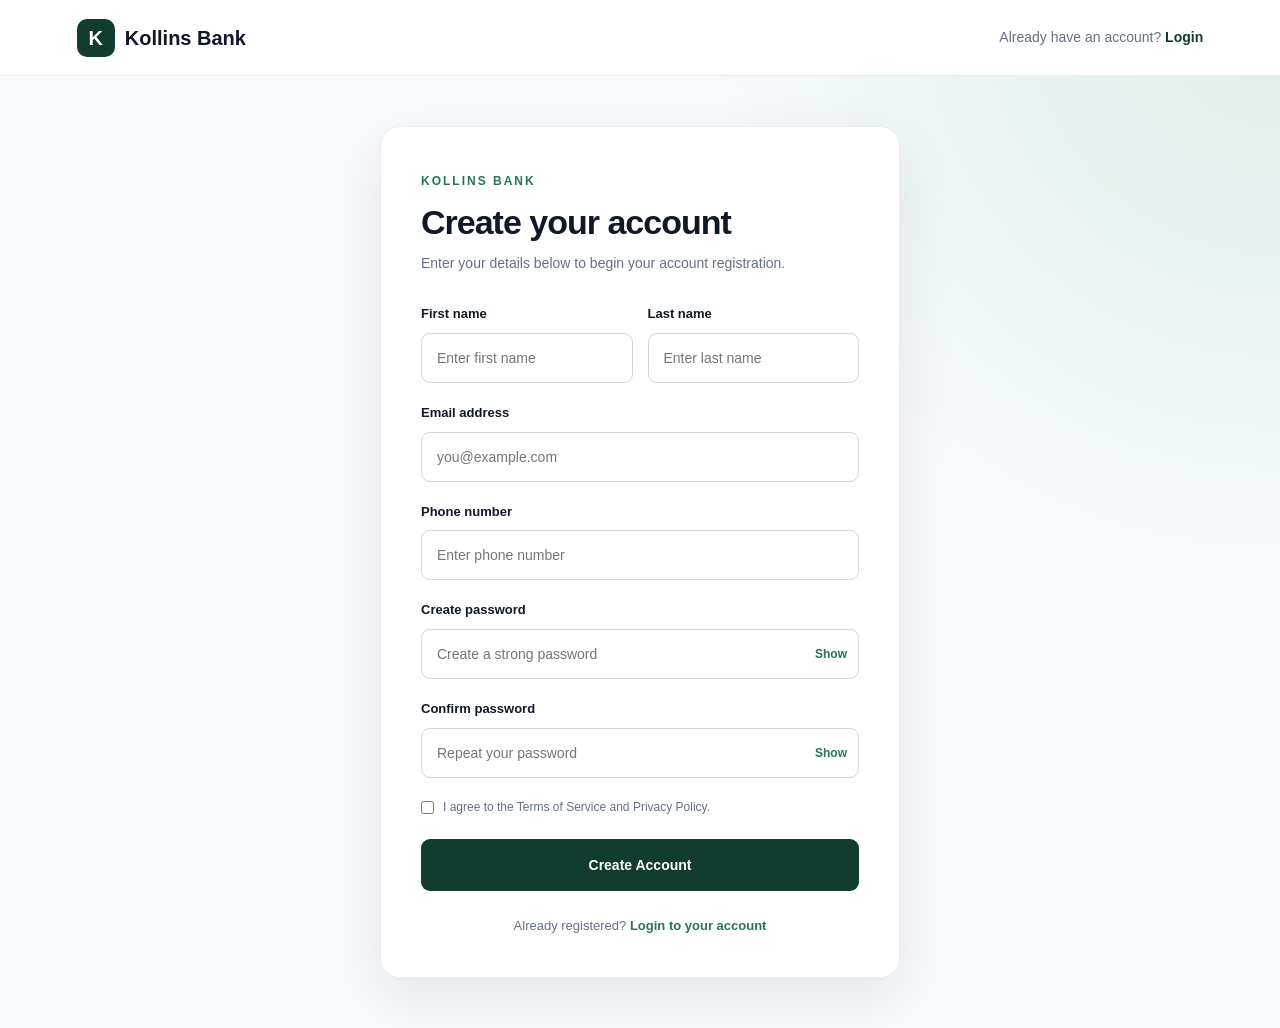
==== signup.html @ 14ceab11 "Add files via upload" ====
<!DOCTYPE html>
<html lang="en">
<head>
    <meta charset="UTF-8">
    <meta name="viewport" content="width=device-width, initial-scale=1.0">
    <title>Create Account | Kollins Bank</title>
    <link rel="stylesheet" href="style.css">
</head>

<body class="auth-page">

<header class="auth-header">
    <a href="index.html" class="logo">
        <span class="logo-icon">K</span>
        <span>Kollins Bank</span>
    </a>

    <a href="login.html" class="back-link">
        Already have an account? <strong>Login</strong>
    </a>
</header>

<main class="auth-container">

    <div class="auth-card">

        <div class="auth-heading">
            <span class="eyebrow">KOLLINS BANK</span>
            <h1>Create your account</h1>
            <p>
                Enter your details below to begin your account registration.
            </p>
        </div>

        <form id="signupForm">

            <div class="form-row">

                <div class="form-group">
                    <label for="firstName">First name</label>
                    <input
                        type="text"
                        id="firstName"
                        placeholder="Enter first name"
                        required
                    >
                </div>

                <div class="form-group">
                    <label for="lastName">Last name</label>
                    <input
                        type="text"
                        id="lastName"
                        placeholder="Enter last name"
                        required
                    >
                </div>

            </div>

            <div class="form-group">
                <label for="email">Email address</label>
                <input
                    type="email"
                    id="email"
                    placeholder="you@example.com"
                    required
                >
            </div>

            <div class="form-group">
                <label for="phone">Phone number</label>
                <input
                    type="tel"
                    id="phone"
                    placeholder="Enter phone number"
                    required
                >
            </div>

            <div class="form-group">
                <label for="password">Create password</label>

                <div class="password-field">
                    <input
                        type="password"
                        id="password"
                        placeholder="Create a strong password"
                        required
                    >

                    <button type="button" class="show-password"
                        onclick="togglePassword('password', this)">
                        Show
                    </button>
                </div>
            </div>

            <div class="form-group">
                <label for="confirmPassword">Confirm password</label>

                <div class="password-field">
                    <input
                        type="password"
                        id="confirmPassword"
                        placeholder="Repeat your password"
                        required
                    >

                    <button type="button" class="show-password"
                        onclick="togglePassword('confirmPassword', this)">
                        Show
                    </button>
                </div>
            </div>

            <label class="checkbox-label">
                <input type="checkbox" id="terms" required>
                <span>
                    I agree to the Terms of Service and Privacy Policy.
                </span>
            </label>

            <button type="submit" class="auth-button">
                Create Account
            </button>

            <div id="signupMessage" class="form-message"></div>

        </form>

        <p class="auth-footer-text">
            Already registered?
            <a href="login.html">Login to your account</a>
        </p>

    </div>

</main>

<script src="script.js"></script>

</body>
</html>
---- style.css ----
* {
    margin: 0;
    padding: 0;
    box-sizing: border-box;
}

html {
    scroll-behavior: smooth;
}

body {
    font-family: Arial, Helvetica, sans-serif;
    background: #f7f9fc;
    color: #111827;
    line-height: 1.6;
}

a {
    text-decoration: none;
    color: inherit;
}

button,
a {
    -webkit-tap-highlight-color: transparent;
}


/* =========================
   NAVBAR
========================= */

.navbar {
    width: 100%;
    height: 76px;
    padding: 0 6%;
    display: flex;
    align-items: center;
    justify-content: space-between;
    background: rgba(255,255,255,0.96);
    border-bottom: 1px solid #e8ebf0;
    position: sticky;
    top: 0;
    z-index: 1000;
}

.logo {
    display: flex;
    align-items: center;
    gap: 10px;
    font-size: 20px;
    font-weight: 800;
    color: #101828;
}

.logo-icon {
    width: 38px;
    height: 38px;
    border-radius: 10px;
    display: flex;
    align-items: center;
    justify-content: center;
    background: #123c2f;
    color: white;
    font-weight: 800;
}

.navbar nav {
    display: flex;
    gap: 30px;
}

.navbar nav a {
    color: #667085;
    font-size: 14px;
    transition: 0.3s;
}

.navbar nav a:hover {
    color: #123c2f;
}

.nav-actions {
    display: flex;
    align-items: center;
    gap: 18px;
}

.login-link {
    font-weight: 600;
    font-size: 14px;
}

.btn {
    display: inline-flex;
    justify-content: center;
    align-items: center;
    padding: 13px 22px;
    border-radius: 9px;
    font-weight: 700;
    font-size: 14px;
    border: 1px solid transparent;
    transition: 0.3s;
}

.btn-primary {
    background: #123c2f;
    color: white;
}

.btn-primary:hover {
    background: #0c2d23;
    transform: translateY(-2px);
}

.btn-outline {
    border-color: #d0d5dd;
    color: #101828;
    background: white;
}

.btn-outline:hover {
    border-color: #123c2f;
}

.btn-light {
    background: white;
    color: #123c2f;
}

.menu-btn {
    display: none;
    border: none;
    background: transparent;
    font-size: 25px;
    cursor: pointer;
}


/* =========================
   HERO
========================= */

.hero {
    min-height: 650px;
    padding: 90px 8%;
    display: grid;
    grid-template-columns: 1.1fr 0.9fr;
    align-items: center;
    gap: 60px;
    background:
        radial-gradient(circle at 80% 20%, #dceee8, transparent 30%),
        #f7f9fc;
}

.hero-content {
    max-width: 650px;
}

.eyebrow {
    font-size: 12px;
    font-weight: 800;
    letter-spacing: 2px;
    color: #27745a;
}

.hero h1 {
    margin-top: 18px;
    font-size: clamp(48px, 6vw, 82px);
    line-height: 1;
    letter-spacing: -4px;
}

.hero h1 span {
    color: #27745a;
}

.hero-content > p {
    max-width: 570px;
    margin: 28px 0;
    font-size: 18px;
    color: #667085;
}

.hero-buttons {
    display: flex;
    gap: 14px;
    flex-wrap: wrap;
}

.hero-trust {
    display: flex;
    gap: 35px;
    margin-top: 50px;
}

.hero-trust div {
    display: flex;
    flex-direction: column;
}

.hero-trust strong {
    font-size: 17px;
}

.hero-trust small {
    color: #667085;
    margin-top: 2px;
}


/* =========================
   BANK CARD
========================= */

.hero-card-wrapper {
    position: relative;
    min-height: 430px;
    display: flex;
    justify-content: center;
    align-items: center;
}

.bank-card {
    width: min(420px, 90%);
    height: 250px;
    border-radius: 24px;
    padding: 30px;
    background: linear-gradient(135deg, #123c2f, #1c604a);
    color: white;
    box-shadow: 0 30px 60px rgba(18,60,47,0.25);
    transform: rotate(4deg);
}

.card-top,
.card-bottom {
    display: flex;
    justify-content: space-between;
}

.card-top {
    font-size: 13px;
    font-weight: 800;
}

.chip {
    font-size: 30px;
}

.card-number {
    margin-top: 55px;
    font-size: 20px;
    letter-spacing: 2px;
}

.card-bottom {
    margin-top: 28px;
}

.card-bottom div {
    display: flex;
    flex-direction: column;
}

.card-bottom small {
    font-size: 8px;
    opacity: 0.7;
}

.card-bottom strong {
    font-size: 12px;
}

.balance-card {
    position: absolute;
    bottom: 5px;
    right: 5%;
    width: 250px;
    padding: 24px;
    background: white;
    border-radius: 18px;
    box-shadow: 0 20px 50px rgba(16,24,40,0.12);
}

.balance-card small,
.balance-card span {
    color: #667085;
    font-size: 12px;
}

.balance-card h2 {
    margin: 8px 0;
    font-size: 25px;
}


/* =========================
   SECTIONS
========================= */

.section {
    padding: 100px 8%;
}

.section-heading {
    max-width: 650px;
    margin-bottom: 50px;
}

.section-heading h2,
.about-box h2,
.security-content h2 {
    margin: 14px 0;
    font-size: clamp(32px, 4vw, 52px);
    line-height: 1.1;
    letter-spacing: -2px;
}

.section-heading p,
.about-box p,
.security-content > p {
    color: #667085;
}


/* =========================
   SERVICES
========================= */

.services-grid {
    display: grid;
    grid-template-columns: repeat(4, 1fr);
    gap: 20px;
}

.service-card {
    background: white;
    border: 1px solid #eaecf0;
    border-radius: 18px;
    padding: 30px;
    transition: 0.3s;
}

.service-card:hover {
    transform: translateY(-6px);
    box-shadow: 0 15px 40px rgba(16,24,40,0.08);
}

.service-icon {
    width: 48px;
    height: 48px;
    border-radius: 12px;
    display: flex;
    align-items: center;
    justify-content: center;
    background: #e5f2ed;
    color: #123c2f;
    font-size: 24px;
    margin-bottom: 25px;
}

.service-card h3 {
    margin-bottom: 10px;
}

.service-card p {
    color: #667085;
    font-size: 14px;
}


/* =========================
   SECURITY
========================= */

.security-section {
    padding: 100px 8%;
    display: grid;
    grid-template-columns: 1fr 0.7fr;
    gap: 80px;
    align-items: center;
    background: #123c2f;
    color: white;
}

.security-content > p {
    color: #c7d9d2;
    max-width: 600px;
}

.security-list {
    margin-top: 35px;
}

.security-list > div {
    display: flex;
    gap: 15px;
    margin-bottom: 20px;
}

.security-list span {
    width: 30px;
    height: 30px;
    border-radius: 50%;
    background: #2d7b60;
    display: flex;
    align-items: center;
    justify-content: center;
}

.security-list p {
    color: #c7d9d2;
}

.security-list strong {
    color: white;
}

.security-box {
    padding: 50px;
    background: rgba(255,255,255,0.08);
    border: 1px solid rgba(255,255,255,0.15);
    border-radius: 25px;
    text-align: center;
}

.shield {
    width: 80px;
    height: 80px;
    margin: 0 auto 25px;
    border-radius: 50%;
    display: flex;
    justify-content: center;
    align-items: center;
    background: #2d7b60;
    font-size: 35px;
}

.security-box p {
    color: #c7d9d2;
    margin-top: 10px;
}


/* =========================
   ABOUT
========================= */

.about-section {
    background: white;
}

.about-box {
    max-width: 800px;
    margin: auto;
    text-align: center;
}

.about-box p {
    max-width: 650px;
    margin: 0 auto 30px;
}


/* =========================
   CTA
========================= */

.cta-section {
    padding: 100px 8%;
    text-align: center;
    background: #e5f2ed;
}

.cta-section h2 {
    font-size: clamp(35px, 5vw, 55px);
    letter-spacing: -2px;
}

.cta-section p {
    color: #667085;
    margin: 15px 0 30px;
}


/* =========================
   FOOTER
========================= */

footer {
    background: #0b211a;
    color: white;
    padding: 70px 8% 25px;
}

.footer-main {
    display: grid;
    grid-template-columns: 2fr 1fr 1fr 1fr;
    gap: 50px;
}

.footer-logo {
    color: white;
}

.footer-main > div:first-child p {
    color: #9bb2a9;
    margin-top: 15px;
}

.footer-column {
    display: flex;
    flex-direction: column;
    gap: 12px;
}

.footer-column h4 {
    margin-bottom: 8px;
}

.footer-column a {
    color: #9bb2a9;
    font-size: 14px;
}

.footer-column a:hover {
    color: white;
}

.footer-bottom {
    margin-top: 60px;
    padding-top: 20px;
    border-top: 1px solid rgba(255,255,255,0.1);
    display: flex;
    justify-content: space-between;
    color: #71877e;
    font-size: 12px;
}


/* =========================
   MOBILE
========================= */

@media (max-width: 900px) {

    .navbar nav,
    .nav-actions {
        display: none;
    }

    .menu-btn {
        display: block;
    }

    .navbar.mobile-open {
        flex-wrap: wrap;
        height: auto;
        padding-top: 18px;
        padding-bottom: 18px;
    }

    .navbar.mobile-open nav {
        display: flex;
        width: 100%;
        flex-direction: column;
        gap: 15px;
        margin-top: 20px;
    }

    .navbar.mobile-open .nav-actions {
        display: flex;
        width: 100%;
        margin-top: 20px;
        justify-content: space-between;
    }

    .hero {
        grid-template-columns: 1fr;
        padding-top: 70px;
    }

    .services-grid {
        grid-template-columns: repeat(2, 1fr);
    }

    .security-section {
        grid-template-columns: 1fr;
    }

    .footer-main {
        grid-template-columns: repeat(2, 1fr);
    }
}


@media (max-width: 600px) {

    .navbar {
        padding: 0 5%;
    }

    .hero {
        padding: 60px 5%;
    }

    .hero h1 {
        letter-spacing: -2px;
    }

    .hero-trust {
        gap: 18px;
    }

    .hero-card-wrapper {
        min-height: 360px;
    }

    .bank-card {
        height: 210px;
        padding: 24px;
    }

    .card-number {
        margin-top: 40px;
        font-size: 16px;
    }

    .balance-card {
        right: 0;
        bottom: 0;
    }

    .section,
    .security-section,
    .cta-section {
        padding: 70px 5%;
    }

    .services-grid {
        grid-template-columns: 1fr;
    }

    .footer-main {
        grid-template-columns: 1fr 1fr;
        gap: 35px;
    }

    .footer-bottom {
        flex-direction: column;
        gap: 10px;
    }

    .security-box {
        padding: 35px 20px;
    }
}
/* =========================
   AUTH PAGES
========================= */

.auth-page {
    min-height: 100vh;
    background:
        radial-gradient(circle at top right, #dceee8, transparent 35%),
        #f7f9fc;
}

.auth-header {
    height: 76px;
    padding: 0 6%;
    background: white;
    border-bottom: 1px solid #eaecf0;
    display: flex;
    align-items: center;
    justify-content: space-between;
}

.back-link {
    color: #667085;
    font-size: 14px;
}

.back-link strong {
    color: #123c2f;
}

.auth-container {
    min-height: calc(100vh - 76px);
    display: flex;
    justify-content: center;
    align-items: center;
    padding: 50px 20px;
}

.auth-card {
    width: 100%;
    max-width: 520px;
    background: white;
    border: 1px solid #eaecf0;
    border-radius: 20px;
    padding: 40px;
    box-shadow: 0 20px 60px rgba(16, 24, 40, 0.08);
}

.login-card {
    max-width: 480px;
}

.auth-heading {
    margin-bottom: 30px;
}

.auth-heading h1 {
    font-size: 34px;
    line-height: 1.15;
    letter-spacing: -1px;
    margin: 10px 0;
}

.auth-heading p {
    color: #667085;
    font-size: 14px;
}

.form-row {
    display: grid;
    grid-template-columns: 1fr 1fr;
    gap: 15px;
}

.form-group {
    margin-bottom: 20px;
}

.form-group label,
.label-row label {
    display: block;
    font-size: 13px;
    font-weight: 700;
    margin-bottom: 8px;
}

.form-group input {
    width: 100%;
    height: 50px;
    padding: 0 15px;
    border: 1px solid #d0d5dd;
    border-radius: 9px;
    outline: none;
    font-size: 14px;
    background: white;
    transition: 0.2s;
}

.form-group input:focus {
    border-color: #27745a;
    box-shadow: 0 0 0 3px rgba(39, 116, 90, 0.1);
}

.password-field {
    position: relative;
}

.password-field input {
    padding-right: 65px;
}

.show-password {
    position: absolute;
    right: 12px;
    top: 50%;
    transform: translateY(-50%);
    border: none;
    background: transparent;
    color: #27745a;
    font-size: 12px;
    font-weight: 700;
    cursor: pointer;
}

.label-row {
    display: flex;
    align-items: center;
    justify-content: space-between;
}

.forgot-link {
    font-size: 12px;
    color: #27745a;
    font-weight: 700;
}

.checkbox-label {
    display: flex;
    gap: 9px;
    align-items: flex-start;
    margin: 10px 0 22px;
    font-size: 12px;
    color: #667085;
    cursor: pointer;
}

.checkbox-label input {
    margin-top: 3px;
    accent-color: #123c2f;
}

.auth-button {
    width: 100%;
    height: 52px;
    border: none;
    border-radius: 9px;
    background: #123c2f;
    color: white;
    font-size: 14px;
    font-weight: 800;
    cursor: pointer;
    transition: 0.3s;
}

.auth-button:hover {
    background: #0c2d23;
    transform: translateY(-1px);
}

.form-message {
    margin-top: 15px;
    font-size: 13px;
    text-align: center;
}

.secure-note {
    display: flex;
    gap: 12px;
    padding: 15px;
    margin-top: 25px;
    background: #f4f8f6;
    border-radius: 10px;
}

.secure-note span {
    font-size: 18px;
}

.secure-note strong {
    font-size: 12px;
}

.secure-note p {
    margin-top: 3px;
    color: #667085;
    font-size: 11px;
}

.auth-footer-text {
    margin-top: 25px;
    text-align: center;
    color: #667085;
    font-size: 13px;
}

.auth-footer-text a {
    color: #27745a;
    font-weight: 700;
}


/* AUTH MOBILE */

@media (max-width: 600px) {

    .auth-header {
        height: 70px;
        padding: 0 5%;
    }

    .auth-header .logo {
        font-size: 16px;
    }

    .auth-header .logo-icon {
        width: 34px;
        height: 34px;
    }

    .back-link {
        font-size: 11px;
        text-align: right;
    }

    .auth-container {
        padding: 30px 15px;
        align-items: flex-start;
    }

    .auth-card {
        padding: 28px 20px;
        border-radius: 16px;
    }

    .auth-heading h1 {
        font-size: 28px;
    }

    .form-row {
        grid-template-columns: 1fr;
        gap: 0;
    }
}
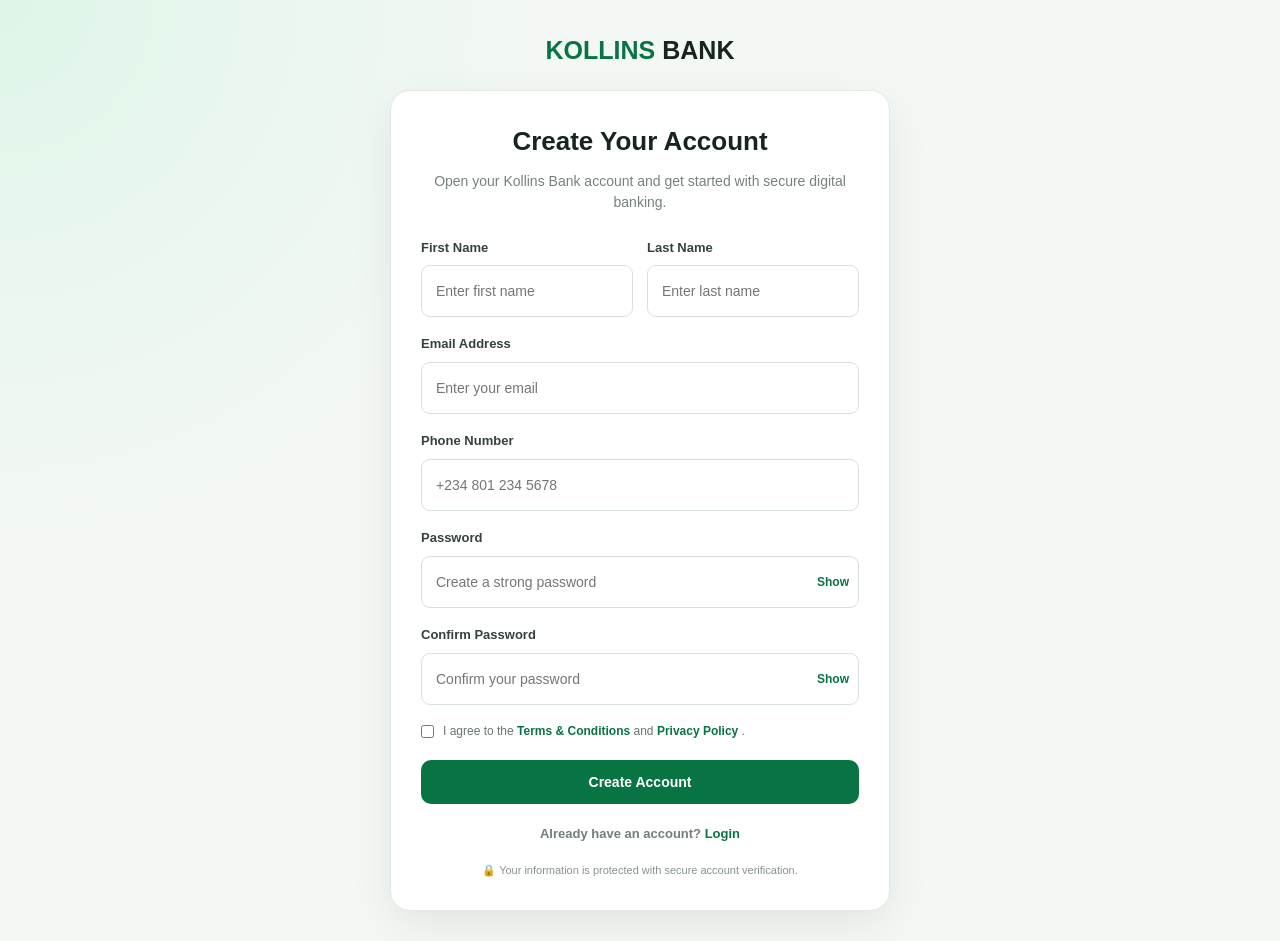
==== commit 3f9540be: "Update signup.html" ====
--- a/signup.html
+++ b/signup.html
@@ -3,142 +3,1215 @@
 <head>
     <meta charset="UTF-8">
     <meta name="viewport" content="width=device-width, initial-scale=1.0">
+
     <title>Create Account | Kollins Bank</title>
+
     <link rel="stylesheet" href="style.css">
+
+    <style>
+        /* =========================================
+           KOLLINS BANK — SIGN UP
+        ========================================= */
+
+        * {
+            box-sizing: border-box;
+        }
+
+        body {
+            margin: 0;
+            font-family: Arial, Helvetica, sans-serif;
+            background: #f4f8f5;
+            color: #17251e;
+        }
+
+        .signup-page {
+            min-height: 100vh;
+            display: flex;
+            align-items: center;
+            justify-content: center;
+            padding: 30px 15px;
+            background:
+                radial-gradient(circle at top left, #dff5e8, transparent 35%),
+                #f4f8f5;
+        }
+
+        .signup-container {
+            width: 100%;
+            max-width: 500px;
+        }
+
+        /* =========================================
+           LOGO
+        ========================================= */
+
+        .signup-logo {
+            text-align: center;
+            margin-bottom: 20px;
+            font-size: 25px;
+            font-weight: 800;
+            color: #087443;
+        }
+
+        .signup-logo span {
+            color: #17251e;
+        }
+
+        /* =========================================
+           CARD
+        ========================================= */
+
+        .signup-card {
+            background: #ffffff;
+            border: 1px solid #e1e9e4;
+            border-radius: 20px;
+            padding: 30px;
+            box-shadow: 0 15px 45px rgba(0, 0, 0, 0.07);
+        }
+
+        .signup-heading {
+            text-align: center;
+            margin-bottom: 25px;
+        }
+
+        .signup-heading h1 {
+            margin: 0;
+            font-size: 26px;
+            color: #17251e;
+        }
+
+        .signup-heading p {
+            margin: 8px 0 0;
+            color: #75827b;
+            font-size: 14px;
+            line-height: 1.5;
+        }
+
+        /* =========================================
+           FORM
+        ========================================= */
+
+        .signup-form {
+            display: block;
+        }
+
+        .name-row {
+            display: grid;
+            grid-template-columns: 1fr 1fr;
+            gap: 14px;
+        }
+
+        .form-group {
+            margin-bottom: 17px;
+        }
+
+        .form-group label {
+            display: block;
+            margin-bottom: 7px;
+            font-size: 13px;
+            font-weight: 600;
+            color: #34423a;
+        }
+
+        .form-group input {
+            width: 100%;
+            padding: 13px 14px;
+            border: 1px solid #d8e2dc;
+            border-radius: 9px;
+            outline: none;
+            font-size: 14px;
+            color: #17251e;
+            background: #ffffff;
+            transition: 0.2s;
+        }
+
+        .form-group input:focus {
+            border-color: #087443;
+            box-shadow: 0 0 0 3px rgba(8, 116, 67, 0.08);
+        }
+
+        .password-wrapper {
+            position: relative;
+        }
+
+        .password-wrapper input {
+            padding-right: 80px;
+        }
+
+        .show-password {
+            position: absolute;
+            right: 10px;
+            top: 50%;
+            transform: translateY(-50%);
+            border: none;
+            background: transparent;
+            color: #087443;
+            cursor: pointer;
+            font-size: 12px;
+            font-weight: 600;
+        }
+
+        /* =========================================
+           TERMS
+        ========================================= */
+
+        .terms {
+            display: flex;
+            align-items: flex-start;
+            gap: 9px;
+            margin: 5px 0 20px;
+            font-size: 12px;
+            color: #68756e;
+            line-height: 1.5;
+        }
+
+        .terms input {
+            margin-top: 3px;
+            accent-color: #087443;
+        }
+
+        .terms a {
+            color: #087443;
+            text-decoration: none;
+            font-weight: 600;
+        }
+
+        /* =========================================
+           BUTTON
+        ========================================= */
+
+        .signup-btn {
+            width: 100%;
+            border: none;
+            background: #087443;
+            color: #ffffff;
+            padding: 14px;
+            border-radius: 10px;
+            font-size: 14px;
+            font-weight: 700;
+            cursor: pointer;
+            transition: 0.2s;
+        }
+
+        .signup-btn:hover {
+            background: #075d37;
+        }
+
+        .signup-btn:disabled {
+            opacity: 0.6;
+            cursor: not-allowed;
+        }
+
+        /* =========================================
+           LOGIN LINK
+        ========================================= */
+
+        .login-link {
+            text-align: center;
+            margin-top: 20px;
+            color: #718078;
+            font-size: 13px;
+        }
+
+        .login-link a {
+            color: #087443;
+            font-weight: 700;
+            text-decoration: none;
+        }
+
+        /* =========================================
+           OTP SECTION
+        ========================================= */
+
+        .otp-section {
+            display: none;
+        }
+
+        .otp-section.show {
+            display: block;
+        }
+
+        .signup-section.hide {
+            display: none;
+        }
+
+        .otp-icon {
+            width: 65px;
+            height: 65px;
+            border-radius: 50%;
+            background: #e9f8ef;
+            color: #087443;
+            display: flex;
+            align-items: center;
+            justify-content: center;
+            margin: 0 auto 18px;
+            font-size: 27px;
+        }
+
+        .otp-heading {
+            text-align: center;
+        }
+
+        .otp-heading h2 {
+            margin: 0;
+            font-size: 23px;
+        }
+
+        .otp-heading p {
+            color: #718078;
+            font-size: 13px;
+            line-height: 1.6;
+            margin: 8px 0 20px;
+        }
+
+        .otp-destination {
+            color: #087443;
+            font-weight: 700;
+        }
+
+        .otp-input {
+            width: 100%;
+            text-align: center;
+            letter-spacing: 10px;
+            font-size: 25px !important;
+            font-weight: 700;
+            padding: 15px !important;
+        }
+
+        .otp-input::placeholder {
+            letter-spacing: 5px;
+        }
+
+        .otp-message {
+            text-align: center;
+            min-height: 20px;
+            margin: 10px 0;
+            font-size: 12px;
+        }
+
+        .otp-success {
+            color: #087443;
+        }
+
+        .otp-error {
+            color: #c62828;
+        }
+
+        .resend-area {
+            text-align: center;
+            margin-top: 15px;
+            font-size: 12px;
+            color: #718078;
+        }
+
+        .resend-btn {
+            border: none;
+            background: transparent;
+            color: #087443;
+            font-weight: 700;
+            cursor: pointer;
+            padding: 0;
+        }
+
+        .resend-btn:disabled {
+            color: #9ba7a0;
+            cursor: not-allowed;
+        }
+
+        .back-signup {
+            display: block;
+            text-align: center;
+            margin-top: 18px;
+            color: #68756e;
+            font-size: 12px;
+            cursor: pointer;
+        }
+
+        .back-signup:hover {
+            color: #087443;
+        }
+
+        /* =========================================
+           TEST OTP BOX
+        ========================================= */
+
+        .test-otp-box {
+            display: none;
+            background: #fff8df;
+            border: 1px solid #f1df9b;
+            color: #705900;
+            border-radius: 9px;
+            padding: 12px;
+            margin-top: 15px;
+            font-size: 12px;
+            line-height: 1.5;
+            text-align: center;
+        }
+
+        .test-otp-box.show {
+            display: block;
+        }
+
+        .test-otp-code {
+            display: block;
+            font-size: 20px;
+            font-weight: 800;
+            letter-spacing: 4px;
+            margin-top: 5px;
+        }
+
+        /* =========================================
+           SECURITY NOTE
+        ========================================= */
+
+        .security-note {
+            text-align: center;
+            margin-top: 18px;
+            font-size: 11px;
+            color: #87938c;
+        }
+
+        /* =========================================
+           MOBILE
+        ========================================= */
+
+        @media (max-width: 550px) {
+
+            .signup-page {
+                padding: 15px;
+            }
+
+            .signup-card {
+                padding: 22px 18px;
+                border-radius: 16px;
+            }
+
+            .signup-heading h1 {
+                font-size: 23px;
+            }
+
+            .name-row {
+                grid-template-columns: 1fr;
+                gap: 0;
+            }
+
+            .otp-input {
+                font-size: 22px !important;
+                letter-spacing: 7px;
+            }
+        }
+    </style>
 </head>
 
-<body class="auth-page">
-
-<header class="auth-header">
-    <a href="index.html" class="logo">
-        <span class="logo-icon">K</span>
-        <span>Kollins Bank</span>
-    </a>
-
-    <a href="login.html" class="back-link">
-        Already have an account? <strong>Login</strong>
-    </a>
-</header>
-
-<main class="auth-container">
-
-    <div class="auth-card">
-
-        <div class="auth-heading">
-            <span class="eyebrow">KOLLINS BANK</span>
-            <h1>Create your account</h1>
-            <p>
-                Enter your details below to begin your account registration.
-            </p>
+<body>
+
+    <main class="signup-page">
+
+        <div class="signup-container">
+
+            <!-- LOGO -->
+            <div class="signup-logo">
+                KOLLINS <span>BANK</span>
+            </div>
+
+
+            <div class="signup-card">
+
+
+                <!-- =====================================
+                     SIGN UP SECTION
+                ====================================== -->
+
+                <section
+                    class="signup-section"
+                    id="signupSection"
+                >
+
+                    <div class="signup-heading">
+
+                        <h1>Create Your Account</h1>
+
+                        <p>
+                            Open your Kollins Bank account and
+                            get started with secure digital banking.
+                        </p>
+
+                    </div>
+
+
+                    <form
+                        class="signup-form"
+                        id="signupForm"
+                    >
+
+                        <!-- FIRST + LAST NAME -->
+                        <div class="name-row">
+
+                            <div class="form-group">
+
+                                <label for="firstName">
+                                    First Name
+                                </label>
+
+                                <input
+                                    type="text"
+                                    id="firstName"
+                                    placeholder="Enter first name"
+                                    autocomplete="given-name"
+                                    required
+                                >
+
+                            </div>
+
+
+                            <div class="form-group">
+
+                                <label for="lastName">
+                                    Last Name
+                                </label>
+
+                                <input
+                                    type="text"
+                                    id="lastName"
+                                    placeholder="Enter last name"
+                                    autocomplete="family-name"
+                                    required
+                                >
+
+                            </div>
+
+                        </div>
+
+
+                        <!-- EMAIL -->
+                        <div class="form-group">
+
+                            <label for="email">
+                                Email Address
+                            </label>
+
+                            <input
+                                type="email"
+                                id="email"
+                                placeholder="Enter your email"
+                                autocomplete="email"
+                                required
+                            >
+
+                        </div>
+
+
+                        <!-- PHONE -->
+                        <div class="form-group">
+
+                            <label for="phone">
+                                Phone Number
+                            </label>
+
+                            <input
+                                type="tel"
+                                id="phone"
+                                placeholder="+234 801 234 5678"
+                                autocomplete="tel"
+                                required
+                            >
+
+                        </div>
+
+
+                        <!-- PASSWORD -->
+                        <div class="form-group">
+
+                            <label for="password">
+                                Password
+                            </label>
+
+                            <div class="password-wrapper">
+
+                                <input
+                                    type="password"
+                                    id="password"
+                                    placeholder="Create a strong password"
+                                    autocomplete="new-password"
+                                    minlength="8"
+                                    required
+                                >
+
+                                <button
+                                    type="button"
+                                    class="show-password"
+                                    id="showPassword"
+                                >
+                                    Show
+                                </button>
+
+                            </div>
+
+                        </div>
+
+
+                        <!-- CONFIRM PASSWORD -->
+                        <div class="form-group">
+
+                            <label for="confirmPassword">
+                                Confirm Password
+                            </label>
+
+                            <div class="password-wrapper">
+
+                                <input
+                                    type="password"
+                                    id="confirmPassword"
+                                    placeholder="Confirm your password"
+                                    autocomplete="new-password"
+                                    minlength="8"
+                                    required
+                                >
+
+                                <button
+                                    type="button"
+                                    class="show-password"
+                                    id="showConfirmPassword"
+                                >
+                                    Show
+                                </button>
+
+                            </div>
+
+                        </div>
+
+
+                        <!-- TERMS -->
+                        <div class="terms">
+
+                            <input
+                                type="checkbox"
+                                id="terms"
+                                required
+                            >
+
+                            <label for="terms">
+
+                                I agree to the
+                                <a href="#" onclick="return false;">
+                                    Terms & Conditions
+                                </a>
+                                and
+                                <a href="#" onclick="return false;">
+                                    Privacy Policy
+                                </a>.
+
+                            </label>
+
+                        </div>
+
+
+                        <!-- CREATE ACCOUNT -->
+                        <button
+                            type="submit"
+                            class="signup-btn"
+                            id="createAccountBtn"
+                        >
+                            Create Account
+                        </button>
+
+                    </form>
+
+
+                    <div class="login-link">
+
+                        Already have an account?
+
+                        <a href="login.html">
+                            Login
+                        </a>
+
+                    </div>
+
+
+                    <div class="security-note">
+                        🔒 Your information is protected with secure
+                        account verification.
+                    </div>
+
+                </section>
+
+
+
+                <!-- =====================================
+                     OTP SECTION
+                ====================================== -->
+
+                <section
+                    class="otp-section"
+                    id="otpSection"
+                >
+
+                    <div class="otp-icon">
+                        ✉
+                    </div>
+
+
+                    <div class="otp-heading">
+
+                        <h2>
+                            Verify Your Account
+                        </h2>
+
+                        <p>
+                            We've sent a 6-digit verification code
+                            to your email/phone.
+                            Enter the code below to continue.
+                        </p>
+
+                        <p>
+                            Code sent to:
+                            <span
+                                class="otp-destination"
+                                id="otpDestination"
+                            >
+                                your contact
+                            </span>
+                        </p>
+
+                    </div>
+
+
+                    <div class="form-group">
+
+                        <label for="otp">
+                            Verification Code
+                        </label>
+
+                        <input
+                            type="text"
+                            id="otp"
+                            class="otp-input"
+                            inputmode="numeric"
+                            autocomplete="one-time-code"
+                            maxlength="6"
+                            placeholder="000000"
+                        >
+
+                    </div>
+
+
+                    <div
+                        class="otp-message"
+                        id="otpMessage"
+                    ></div>
+
+
+                    <button
+                        type="button"
+                        class="signup-btn"
+                        id="verifyOtpBtn"
+                    >
+                        Verify Code
+                    </button>
+
+
+                    <div class="resend-area">
+
+                        Didn't receive the code?
+
+                        <button
+                            type="button"
+                            class="resend-btn"
+                            id="resendOtpBtn"
+                            disabled
+                        >
+                            Resend Code
+                        </button>
+
+                        <span id="resendTimer"></span>
+
+                    </div>
+
+
+                    <div
+                        class="back-signup"
+                        id="backToSignup"
+                    >
+                        ← Back to registration
+                    </div>
+
+
+                    <!-- TESTING ONLY -->
+                    <div
+                        class="test-otp-box"
+                        id="testOtpBox"
+                    >
+
+                        Testing mode:
+
+                        <span
+                            class="test-otp-code"
+                            id="testOtpCode"
+                        >
+                            000000
+                        </span>
+
+                        <div>
+                            This code is displayed only because
+                            the backend email/SMS service has not
+                            been connected yet.
+                        </div>
+
+                    </div>
+
+                </section>
+
+            </div>
+
         </div>
 
-        <form id="signupForm">
-
-            <div class="form-row">
-
-                <div class="form-group">
-                    <label for="firstName">First name</label>
-                    <input
-                        type="text"
-                        id="firstName"
-                        placeholder="Enter first name"
-                        required
-                    >
-                </div>
-
-                <div class="form-group">
-                    <label for="lastName">Last name</label>
-                    <input
-                        type="text"
-                        id="lastName"
-                        placeholder="Enter last name"
-                        required
-                    >
-                </div>
-
-            </div>
-
-            <div class="form-group">
-                <label for="email">Email address</label>
-                <input
-                    type="email"
-                    id="email"
-                    placeholder="you@example.com"
-                    required
-                >
-            </div>
-
-            <div class="form-group">
-                <label for="phone">Phone number</label>
-                <input
-                    type="tel"
-                    id="phone"
-                    placeholder="Enter phone number"
-                    required
-                >
-            </div>
-
-            <div class="form-group">
-                <label for="password">Create password</label>
-
-                <div class="password-field">
-                    <input
-                        type="password"
-                        id="password"
-                        placeholder="Create a strong password"
-                        required
-                    >
-
-                    <button type="button" class="show-password"
-                        onclick="togglePassword('password', this)">
-                        Show
-                    </button>
-                </div>
-            </div>
-
-            <div class="form-group">
-                <label for="confirmPassword">Confirm password</label>
-
-                <div class="password-field">
-                    <input
-                        type="password"
-                        id="confirmPassword"
-                        placeholder="Repeat your password"
-                        required
-                    >
-
-                    <button type="button" class="show-password"
-                        onclick="togglePassword('confirmPassword', this)">
-                        Show
-                    </button>
-                </div>
-            </div>
-
-            <label class="checkbox-label">
-                <input type="checkbox" id="terms" required>
-                <span>
-                    I agree to the Terms of Service and Privacy Policy.
-                </span>
-            </label>
-
-            <button type="submit" class="auth-button">
-                Create Account
-            </button>
-
-            <div id="signupMessage" class="form-message"></div>
-
-        </form>
-
-        <p class="auth-footer-text">
-            Already registered?
-            <a href="login.html">Login to your account</a>
-        </p>
-
-    </div>
-
-</main>
-
-<script src="script.js"></script>
+    </main>
+
+
+    <script>
+
+        /* =========================================
+           KOLLINS BANK — SIGN UP + OTP
+        ========================================= */
+
+
+        const signupForm =
+            document.getElementById("signupForm");
+
+        const signupSection =
+            document.getElementById("signupSection");
+
+        const otpSection =
+            document.getElementById("otpSection");
+
+        const createAccountBtn =
+            document.getElementById("createAccountBtn");
+
+        const verifyOtpBtn =
+            document.getElementById("verifyOtpBtn");
+
+        const resendOtpBtn =
+            document.getElementById("resendOtpBtn");
+
+        const resendTimer =
+            document.getElementById("resendTimer");
+
+        const otpInput =
+            document.getElementById("otp");
+
+        const otpMessage =
+            document.getElementById("otpMessage");
+
+        const otpDestination =
+            document.getElementById("otpDestination");
+
+        const testOtpBox =
+            document.getElementById("testOtpBox");
+
+        const testOtpCode =
+            document.getElementById("testOtpCode");
+
+        const backToSignup =
+            document.getElementById("backToSignup");
+
+
+        /* =========================================
+           TEMPORARY OTP STORAGE
+        ========================================= */
+
+        let generatedOtp = "";
+
+        let resendInterval = null;
+
+        let resendSeconds = 30;
+
+
+        /* =========================================
+           GENERATE 6-DIGIT OTP
+        ========================================= */
+
+        function generateOtp() {
+
+            return Math.floor(
+                100000 + Math.random() * 900000
+            ).toString();
+
+        }
+
+
+        /* =========================================
+           START RESEND TIMER
+        ========================================= */
+
+        function startResendTimer() {
+
+            clearInterval(resendInterval);
+
+            resendSeconds = 30;
+
+            resendOtpBtn.disabled = true;
+
+            resendTimer.textContent =
+                ` (${resendSeconds}s)`;
+
+
+            resendInterval = setInterval(() => {
+
+                resendSeconds--;
+
+                resendTimer.textContent =
+                    ` (${resendSeconds}s)`;
+
+
+                if (resendSeconds <= 0) {
+
+                    clearInterval(resendInterval);
+
+                    resendOtpBtn.disabled = false;
+
+                    resendTimer.textContent = "";
+
+                }
+
+            }, 1000);
+
+        }
+
+
+        /* =========================================
+           PASSWORD SHOW / HIDE
+        ========================================= */
+
+        const password =
+            document.getElementById("password");
+
+        const confirmPassword =
+            document.getElementById("confirmPassword");
+
+        const showPassword =
+            document.getElementById("showPassword");
+
+        const showConfirmPassword =
+            document.getElementById("showConfirmPassword");
+
+
+        showPassword.addEventListener("click", () => {
+
+            if (password.type === "password") {
+
+                password.type = "text";
+
+                showPassword.textContent = "Hide";
+
+            } else {
+
+                password.type = "password";
+
+                showPassword.textContent = "Show";
+
+            }
+
+        });
+
+
+        showConfirmPassword.addEventListener("click", () => {
+
+            if (confirmPassword.type === "password") {
+
+                confirmPassword.type = "text";
+
+                showConfirmPassword.textContent = "Hide";
+
+            } else {
+
+                confirmPassword.type = "password";
+
+                showConfirmPassword.textContent = "Show";
+
+            }
+
+        });
+
+
+        /* =========================================
+           SIGN UP
+        ========================================= */
+
+        signupForm.addEventListener("submit", (event) => {
+
+            event.preventDefault();
+
+
+            const firstName =
+                document.getElementById("firstName")
+                .value.trim();
+
+            const lastName =
+                document.getElementById("lastName")
+                .value.trim();
+
+            const email =
+                document.getElementById("email")
+                .value.trim();
+
+            const phone =
+                document.getElementById("phone")
+                .value.trim();
+
+            const passwordValue =
+                password.value;
+
+            const confirmPasswordValue =
+                confirmPassword.value;
+
+
+            /* PASSWORD CHECK */
+
+            if (passwordValue.length < 8) {
+
+                alert(
+                    "Password must contain at least 8 characters."
+                );
+
+                return;
+
+            }
+
+
+            /* CONFIRM PASSWORD */
+
+            if (passwordValue !== confirmPasswordValue) {
+
+                alert(
+                    "Passwords do not match."
+                );
+
+                return;
+
+            }
+
+
+            /* CREATE OTP */
+
+            generatedOtp = generateOtp();
+
+
+            /*
+               TEMPORARY TESTING ONLY.
+
+               In the real backend:
+               - OTP is generated server-side.
+               - OTP is stored securely.
+               - OTP is sent through email/SMS provider.
+               - OTP is never exposed in the webpage.
+            */
+
+            console.log(
+                "TEST OTP:",
+                generatedOtp
+            );
+
+
+            /* SHOW DESTINATION */
+
+            otpDestination.textContent =
+                email;
+
+
+            /*
+               TESTING BOX.
+
+               Remove this box once the backend
+               email/SMS service is connected.
+            */
+
+            testOtpCode.textContent =
+                generatedOtp;
+
+            testOtpBox.classList.add("show");
+
+
+            /* SWITCH SCREEN */
+
+            signupSection.classList.add("hide");
+
+            otpSection.classList.add("show");
+
+
+            /* CLEAR OTP */
+
+            otpInput.value = "";
+
+            otpMessage.textContent = "";
+
+            otpMessage.className =
+                "otp-message";
+
+
+            /* START TIMER */
+
+            startResendTimer();
+
+
+            /* FOCUS OTP */
+
+            setTimeout(() => {
+
+                otpInput.focus();
+
+            }, 200);
+
+        });
+
+
+        /* =========================================
+           OTP INPUT
+        ========================================= */
+
+        otpInput.addEventListener("input", () => {
+
+            otpInput.value =
+                otpInput.value
+                    .replace(/\D/g, "")
+                    .slice(0, 6);
+
+        });
+
+
+        /* =========================================
+           VERIFY OTP
+        ========================================= */
+
+        verifyOtpBtn.addEventListener("click", () => {
+
+            const enteredOtp =
+                otpInput.value.trim();
+
+
+            if (enteredOtp.length !== 6) {
+
+                otpMessage.textContent =
+                    "Please enter the 6-digit verification code.";
+
+                otpMessage.className =
+                    "otp-message otp-error";
+
+                return;
+
+            }
+
+
+            if (enteredOtp !== generatedOtp) {
+
+                otpMessage.textContent =
+                    "Incorrect verification code. Please try again.";
+
+                otpMessage.className =
+                    "otp-message otp-error";
+
+                return;
+
+            }
+
+
+            /* SUCCESS */
+
+            otpMessage.textContent =
+                "Account verified successfully.";
+
+            otpMessage.className =
+                "otp-message otp-success";
+
+
+            verifyOtpBtn.disabled = true;
+
+            verifyOtpBtn.textContent =
+                "Account Verified";
+
+
+            clearInterval(resendInterval);
+
+
+            /*
+               TEMPORARY FRONTEND ACCOUNT CREATION.
+
+               The real backend will create the customer
+               account in the database here.
+            */
+
+            setTimeout(() => {
+
+                alert(
+                    "Account created successfully!"
+                );
+
+                window.location.href =
+                    "login.html";
+
+            }, 1200);
+
+        });
+
+
+        /* =========================================
+           RESEND OTP
+        ========================================= */
+
+        resendOtpBtn.addEventListener("click", () => {
+
+            generatedOtp = generateOtp();
+
+
+            console.log(
+                "NEW TEST OTP:",
+                generatedOtp
+            );
+
+
+            /* TESTING ONLY */
+
+            testOtpCode.textContent =
+                generatedOtp;
+
+            testOtpBox.classList.add("show");
+
+
+            otpInput.value = "";
+
+            otpMessage.textContent =
+                "A new verification code has been generated.";
+
+            otpMessage.className =
+                "otp-message otp-success";
+
+
+            startResendTimer();
+
+
+            otpInput.focus();
+
+        });
+
+
+        /* =========================================
+           BACK TO SIGN UP
+        ========================================= */
+
+        backToSignup.addEventListener("click", () => {
+
+            clearInterval(resendInterval);
+
+            otpSection.classList.remove("show");
+
+            signupSection.classList.remove("hide");
+
+            otpInput.value = "";
+
+            otpMessage.textContent = "";
+
+        });
+
+    </script>
 
 </body>
-</html>+</html>
--- a/style.css
+++ b/style.css
@@ -908,3 +908,1847 @@
         gap: 0;
     }
 }
+/* =========================
+   CUSTOMER DASHBOARD
+========================= */
+
+.dashboard-page {
+    background: #f5f7f9;
+}
+
+.dashboard-layout {
+    min-height: 100vh;
+    display: flex;
+}
+
+
+/* SIDEBAR */
+
+.sidebar {
+    width: 245px;
+    min-height: 100vh;
+    position: fixed;
+    left: 0;
+    top: 0;
+    background: #123c2f;
+    color: white;
+    padding: 28px 18px;
+    display: flex;
+    flex-direction: column;
+    z-index: 1000;
+}
+
+.sidebar-logo {
+    color: white;
+    padding: 0 10px;
+}
+
+.side-nav {
+    margin-top: 55px;
+    display: flex;
+    flex-direction: column;
+    gap: 7px;
+}
+
+.side-link {
+    display: flex;
+    align-items: center;
+    gap: 13px;
+    padding: 13px 14px;
+    border-radius: 9px;
+    color: #b9ccc5;
+    font-size: 13px;
+    transition: 0.2s;
+}
+
+.side-link span {
+    width: 20px;
+    text-align: center;
+    font-size: 17px;
+}
+
+.side-link:hover,
+.side-link.active {
+    background: rgba(255,255,255,0.1);
+    color: white;
+}
+
+.sidebar-bottom {
+    margin-top: auto;
+    display: flex;
+    flex-direction: column;
+    gap: 7px;
+}
+
+.logout-link {
+    color: #d7aaa5;
+}
+
+
+/* MAIN */
+
+.dashboard-main {
+    width: calc(100% - 245px);
+    margin-left: 245px;
+    padding: 0 45px 50px;
+}
+
+
+/* HEADER */
+
+.dashboard-header {
+    min-height: 105px;
+    display: flex;
+    align-items: center;
+    justify-content: space-between;
+}
+
+.dashboard-label {
+    color: #667085;
+    font-size: 11px;
+    text-transform: uppercase;
+    letter-spacing: 1.3px;
+    font-weight: 700;
+}
+
+.dashboard-header h1 {
+    margin-top: 3px;
+    font-size: 25px;
+}
+
+.header-actions {
+    display: flex;
+    align-items: center;
+    gap: 25px;
+}
+
+.notification-btn {
+    width: 40px;
+    height: 40px;
+    border: 1px solid #e0e4e8;
+    border-radius: 50%;
+    background: white;
+    cursor: pointer;
+    position: relative;
+}
+
+.notification-dot {
+    width: 7px;
+    height: 7px;
+    background: #d64a4a;
+    border-radius: 50%;
+    position: absolute;
+    top: 7px;
+    right: 8px;
+}
+
+.profile-mini {
+    display: flex;
+    align-items: center;
+    gap: 10px;
+}
+
+.profile-avatar {
+    width: 42px;
+    height: 42px;
+    border-radius: 50%;
+    background: #d9ebe4;
+    color: #123c2f;
+    display: flex;
+    align-items: center;
+    justify-content: center;
+    font-weight: 800;
+}
+
+.profile-mini div {
+    display: flex;
+    flex-direction: column;
+}
+
+.profile-mini strong {
+    font-size: 13px;
+}
+
+.profile-mini small {
+    color: #667085;
+    font-size: 10px;
+}
+
+
+/* BALANCE */
+
+.dashboard-balance {
+    background: #123c2f;
+    color: white;
+    border-radius: 20px;
+    padding: 30px;
+    display: flex;
+    justify-content: space-between;
+    align-items: center;
+    box-shadow: 0 15px 40px rgba(18,60,47,0.15);
+}
+
+.balance-heading {
+    display: flex;
+    align-items: center;
+    gap: 12px;
+}
+
+.balance-heading span {
+    color: #b9ccc5;
+    font-size: 12px;
+}
+
+.balance-heading button {
+    background: transparent;
+    border: none;
+    color: white;
+    cursor: pointer;
+}
+
+.balance-main h2 {
+    font-size: 36px;
+    margin: 8px 0;
+}
+
+.balance-main > p {
+    color: #b9ccc5;
+    font-size: 11px;
+}
+
+.balance-status {
+    color: #80c9a9;
+    margin-left: 10px;
+}
+
+.account-info {
+    min-width: 220px;
+    padding-left: 30px;
+    border-left: 1px solid rgba(255,255,255,0.15);
+    display: flex;
+    flex-direction: column;
+    gap: 5px;
+}
+
+.account-info span {
+    color: #9db4ab;
+    font-size: 9px;
+    letter-spacing: 1px;
+}
+
+.account-info strong {
+    letter-spacing: 2px;
+}
+
+.account-info button {
+    align-self: flex-start;
+    margin-top: 5px;
+    padding: 5px 10px;
+    border: 1px solid rgba(255,255,255,0.2);
+    background: transparent;
+    color: white;
+    border-radius: 5px;
+    cursor: pointer;
+}
+
+
+/* SECTIONS */
+
+.dashboard-section {
+    margin-top: 35px;
+}
+
+.section-title h2,
+.card-heading h2 {
+    font-size: 18px;
+}
+
+.section-title p,
+.card-heading p {
+    color: #667085;
+    font-size: 11px;
+    margin-top: 3px;
+}
+
+
+/* QUICK ACTIONS */
+
+.quick-actions {
+    display: grid;
+    grid-template-columns: repeat(4, 1fr);
+    gap: 15px;
+    margin-top: 18px;
+}
+
+.quick-card {
+    padding: 22px;
+    background: white;
+    border: 1px solid #e8ebef;
+    border-radius: 14px;
+    display: flex;
+    flex-direction: column;
+    transition: 0.2s;
+}
+
+.quick-card:hover {
+    transform: translateY(-3px);
+    box-shadow: 0 10px 30px rgba(16,24,40,0.07);
+}
+
+.quick-icon {
+    width: 40px;
+    height: 40px;
+    border-radius: 10px;
+    background: #e5f2ed;
+    color: #123c2f;
+    display: flex;
+    justify-content: center;
+    align-items: center;
+    font-size: 20px;
+    margin-bottom: 15px;
+}
+
+.quick-card strong {
+    font-size: 13px;
+}
+
+.quick-card small {
+    color: #667085;
+    margin-top: 3px;
+    font-size: 10px;
+}
+
+
+/* LOWER GRID */
+
+.dashboard-grid {
+    margin-top: 30px;
+    display: grid;
+    grid-template-columns: 1.4fr 0.8fr;
+    gap: 20px;
+}
+
+.transactions-card,
+.my-card-section {
+    background: white;
+    border: 1px solid #e8ebef;
+    border-radius: 16px;
+    padding: 25px;
+}
+
+.card-heading {
+    display: flex;
+    justify-content: space-between;
+    align-items: flex-start;
+}
+
+.card-heading > a {
+    color: #27745a;
+    font-size: 11px;
+    font-weight: 700;
+}
+
+
+/* TRANSACTIONS */
+
+.transaction-list {
+    margin-top: 15px;
+}
+
+.transaction-item {
+    display: flex;
+    align-items: center;
+    gap: 13px;
+    padding: 15px 0;
+    border-bottom: 1px solid #f0f1f3;
+}
+
+.transaction-item:last-child {
+    border-bottom: none;
+}
+
+.transaction-icon {
+    width: 38px;
+    height: 38px;
+    border-radius: 50%;
+    display: flex;
+    align-items: center;
+    justify-content: center;
+    font-weight: 700;
+}
+
+.transaction-icon.received {
+    background: #e5f2ed;
+    color: #27745a;
+}
+
+.transaction-icon.sent {
+    background: #f5e8e8;
+    color: #a94d4d;
+}
+
+.transaction-icon.fee {
+    background: #f1eee4;
+    color: #8b7027;
+}
+
+.transaction-details {
+    flex: 1;
+    display: flex;
+    flex-direction: column;
+}
+
+.transaction-details strong {
+    font-size: 12px;
+}
+
+.transaction-details small {
+    color: #98a2b3;
+    font-size: 9px;
+    margin-top: 3px;
+}
+
+.transaction-amount {
+    font-size: 12px;
+    font-weight: 700;
+}
+
+.transaction-amount.positive {
+    color: #27745a;
+}
+
+
+/* BANK CARD */
+
+.customer-bank-card {
+    margin-top: 20px;
+    height: 190px;
+    padding: 23px;
+    border-radius: 17px;
+    background: linear-gradient(135deg, #123c2f, #27745a);
+    color: white;
+    box-shadow: 0 15px 30px rgba(18,60,47,0.18);
+}
+
+.bank-card-top,
+.bank-card-bottom {
+    display: flex;
+    justify-content: space-between;
+}
+
+.bank-card-top {
+    font-size: 10px;
+}
+
+.bank-card-number {
+    margin-top: 43px;
+    font-size: 15px;
+    letter-spacing: 2px;
+}
+
+.bank-card-bottom {
+    margin-top: 25px;
+}
+
+.bank-card-bottom div {
+    display: flex;
+    flex-direction: column;
+}
+
+.bank-card-bottom small {
+    font-size: 7px;
+    opacity: 0.7;
+}
+
+.bank-card-bottom strong {
+    font-size: 9px;
+}
+
+.card-status {
+    margin-top: 15px;
+    color: #27745a;
+    font-size: 11px;
+}
+
+.card-status span {
+    font-size: 8px;
+}
+
+
+/* SECURITY */
+
+.dashboard-security {
+    margin-top: 25px;
+    padding: 18px;
+    background: white;
+    border: 1px solid #e8ebef;
+    border-radius: 13px;
+    display: flex;
+    gap: 13px;
+    align-items: center;
+}
+
+.security-small-icon {
+    width: 40px;
+    height: 40px;
+    border-radius: 10px;
+    background: #f0f5f3;
+    display: flex;
+    align-items: center;
+    justify-content: center;
+}
+
+.dashboard-security strong {
+    font-size: 12px;
+}
+
+.dashboard-security p {
+    color: #667085;
+    font-size: 10px;
+    margin-top: 3px;
+}
+
+.dashboard-menu {
+    display: none;
+}
+
+
+/* DASHBOARD MOBILE */
+
+@media (max-width: 1000px) {
+
+    .sidebar {
+        transform: translateX(-100%);
+        transition: 0.3s;
+    }
+
+    .sidebar.open {
+        transform: translateX(0);
+    }
+
+    .dashboard-main {
+        width: 100%;
+        margin-left: 0;
+        padding: 0 25px 40px;
+    }
+
+    .dashboard-menu {
+        display: block;
+        border: none;
+        background: white;
+        font-size: 22px;
+        cursor: pointer;
+        margin-right: 15px;
+    }
+
+    .dashboard-header {
+        gap: 15px;
+    }
+
+    .dashboard-header > div:nth-child(2) {
+        flex: 1;
+    }
+
+    .quick-actions {
+        grid-template-columns: repeat(2, 1fr);
+    }
+
+    .dashboard-grid {
+        grid-template-columns: 1fr;
+    }
+}
+
+
+@media (max-width: 650px) {
+
+    .dashboard-main {
+        padding: 0 15px 30px;
+    }
+
+    .dashboard-header {
+        min-height: 90px;
+    }
+
+    .dashboard-header h1 {
+        font-size: 18px;
+    }
+
+    .profile-mini div {
+        display: none;
+    }
+
+    .dashboard-balance {
+        padding: 22px;
+        flex-direction: column;
+        align-items: flex-start;
+        gap: 25px;
+    }
+
+    .balance-main h2 {
+        font-size: 29px;
+    }
+
+    .account-info {
+        width: 100%;
+        padding-left: 0;
+        padding-top: 20px;
+        border-left: none;
+        border-top: 1px solid rgba(255,255,255,0.15);
+    }
+
+    .quick-actions {
+        grid-template-columns: 1fr 1fr;
+        gap: 10px;
+    }
+
+    .quick-card {
+        padding: 17px;
+    }
+
+    .quick-card small {
+        font-size: 9px;
+    }
+
+    .transactions-card,
+    .my-card-section {
+        padding: 18px;
+    }
+
+    .transaction-amount {
+        font-size: 10px;
+    }
+
+    .customer-bank-card {
+        height: 175px;
+    }
+
+}
+/* =========================================
+   SEND MONEY / TRANSFER PAGE
+========================================= */
+
+.transfer-page {
+    padding: 30px;
+}
+
+.transfer-container {
+    max-width: 1100px;
+    margin: 0 auto;
+    display: grid;
+    grid-template-columns: minmax(0, 2fr) minmax(280px, 1fr);
+    gap: 25px;
+    align-items: start;
+}
+
+.transfer-card,
+.transfer-info-card {
+    background: #ffffff;
+    border-radius: 18px;
+    border: 1px solid #e8eee9;
+    box-shadow: 0 10px 35px rgba(0, 0, 0, 0.05);
+}
+
+.transfer-card {
+    padding: 30px;
+}
+
+.transfer-card-header {
+    display: flex;
+    align-items: center;
+    gap: 15px;
+    margin-bottom: 30px;
+}
+
+.transfer-icon {
+    width: 52px;
+    height: 52px;
+    border-radius: 14px;
+    background: #e9f7ee;
+    color: #087a3d;
+    display: flex;
+    align-items: center;
+    justify-content: center;
+    font-size: 25px;
+    font-weight: bold;
+}
+
+.transfer-card-header h2 {
+    margin: 0 0 5px;
+    font-size: 24px;
+}
+
+.transfer-card-header p {
+    margin: 0;
+    color: #777;
+    font-size: 14px;
+}
+
+.form-group {
+    margin-bottom: 21px;
+}
+
+.form-group label {
+    display: block;
+    font-size: 14px;
+    font-weight: 600;
+    margin-bottom: 8px;
+    color: #253129;
+}
+
+.optional {
+    color: #999;
+    font-weight: 400;
+}
+
+.form-group input {
+    width: 100%;
+    height: 52px;
+    border: 1px solid #dfe7e1;
+    border-radius: 11px;
+    padding: 0 15px;
+    font-size: 15px;
+    outline: none;
+    background: #fff;
+    transition: 0.2s ease;
+    box-sizing: border-box;
+}
+
+.form-group input:focus {
+    border-color: #087a3d;
+    box-shadow: 0 0 0 3px rgba(8, 122, 61, 0.08);
+}
+
+.form-group input[readonly] {
+    background: #f7faf8;
+    color: #555;
+}
+
+#accountMessage {
+    display: block;
+    margin-top: 7px;
+    font-size: 12px;
+}
+
+.amount-input {
+    position: relative;
+}
+
+.amount-input span {
+    position: absolute;
+    left: 15px;
+    top: 50%;
+    transform: translateY(-50%);
+    font-weight: 700;
+    color: #087a3d;
+    z-index: 1;
+}
+
+.amount-input input {
+    padding-left: 38px;
+}
+
+.transfer-summary {
+    background: #f7faf8;
+    border: 1px solid #e5ece7;
+    border-radius: 13px;
+    padding: 18px;
+    margin-top: 8px;
+}
+
+.summary-row {
+    display: flex;
+    justify-content: space-between;
+    align-items: center;
+    gap: 20px;
+    margin-bottom: 13px;
+    color: #657068;
+    font-size: 14px;
+}
+
+.summary-row strong {
+    color: #202923;
+}
+
+.summary-divider {
+    height: 1px;
+    background: #dfe7e1;
+    margin: 5px 0 14px;
+}
+
+.summary-row.total-row {
+    margin-bottom: 0;
+    color: #1d2921;
+    font-size: 15px;
+}
+
+.total-row strong {
+    color: #087a3d;
+    font-size: 18px;
+}
+
+.available-balance {
+    display: flex;
+    justify-content: space-between;
+    align-items: center;
+    margin: 20px 0;
+    padding: 13px 15px;
+    border-radius: 10px;
+    background: #f1f8f3;
+    color: #68736c;
+    font-size: 13px;
+}
+
+.available-balance strong {
+    color: #087a3d;
+}
+
+.transfer-submit-btn {
+    width: 100%;
+    height: 54px;
+    border: none;
+    border-radius: 11px;
+    background: #087a3d;
+    color: #fff;
+    font-size: 15px;
+    font-weight: 700;
+    cursor: pointer;
+    display: flex;
+    justify-content: center;
+    align-items: center;
+    gap: 10px;
+    transition: 0.2s ease;
+}
+
+.transfer-submit-btn:hover {
+    background: #066532;
+    transform: translateY(-1px);
+}
+
+.transfer-info-card {
+    padding: 28px;
+}
+
+.info-icon {
+    width: 48px;
+    height: 48px;
+    background: #e9f7ee;
+    color: #087a3d;
+    border-radius: 13px;
+    display: flex;
+    justify-content: center;
+    align-items: center;
+    font-size: 22px;
+    margin-bottom: 18px;
+}
+
+.transfer-info-card h3 {
+    margin: 0 0 10px;
+    font-size: 20px;
+}
+
+.transfer-info-card > p {
+    color: #707a73;
+    font-size: 14px;
+    line-height: 1.7;
+    margin-bottom: 24px;
+}
+
+.security-points {
+    display: flex;
+    flex-direction: column;
+    gap: 16px;
+}
+
+.security-points div {
+    display: flex;
+    align-items: center;
+    gap: 10px;
+}
+
+.security-points span {
+    width: 25px;
+    height: 25px;
+    background: #e9f7ee;
+    color: #087a3d;
+    border-radius: 50%;
+    display: flex;
+    align-items: center;
+    justify-content: center;
+    font-size: 13px;
+    font-weight: bold;
+}
+
+.security-points p {
+    margin: 0;
+    color: #505b53;
+    font-size: 13px;
+}
+
+
+/* =========================================
+   TRANSFER CONFIRMATION MODAL
+========================================= */
+
+.transfer-modal {
+    display: none;
+    position: fixed;
+    inset: 0;
+    z-index: 9999;
+}
+
+.transfer-modal.active {
+    display: flex;
+    align-items: center;
+    justify-content: center;
+}
+
+.transfer-modal-overlay {
+    position: absolute;
+    inset: 0;
+    background: rgba(0, 0, 0, 0.55);
+    backdrop-filter: blur(4px);
+}
+
+.transfer-modal-box {
+    position: relative;
+    width: calc(100% - 40px);
+    max-width: 480px;
+    background: #fff;
+    border-radius: 20px;
+    padding: 30px;
+    z-index: 2;
+    box-shadow: 0 20px 60px rgba(0, 0, 0, 0.2);
+}
+
+.modal-close {
+    position: absolute;
+    right: 18px;
+    top: 15px;
+    width: 35px;
+    height: 35px;
+    border: none;
+    background: #f2f5f3;
+    border-radius: 50%;
+    cursor: pointer;
+    font-size: 23px;
+    color: #555;
+}
+
+.modal-icon {
+    width: 55px;
+    height: 55px;
+    border-radius: 15px;
+    background: #e9f7ee;
+    color: #087a3d;
+    display: flex;
+    justify-content: center;
+    align-items: center;
+    font-size: 25px;
+    margin-bottom: 17px;
+}
+
+.transfer-modal-box h2 {
+    margin: 0 0 7px;
+}
+
+.modal-description {
+    color: #777;
+    font-size: 14px;
+    margin: 0 0 23px;
+}
+
+.confirmation-details {
+    background: #f7faf8;
+    border: 1px solid #e5ece7;
+    border-radius: 13px;
+    padding: 17px;
+}
+
+.confirmation-row {
+    display: flex;
+    justify-content: space-between;
+    gap: 15px;
+    margin-bottom: 14px;
+    font-size: 14px;
+}
+
+.confirmation-row span {
+    color: #737d76;
+}
+
+.confirmation-row strong {
+    text-align: right;
+    color: #202923;
+}
+
+.confirmation-divider {
+    height: 1px;
+    background: #dfe7e1;
+    margin: 4px 0 15px;
+}
+
+.confirmation-total {
+    margin-bottom: 0;
+}
+
+.confirmation-total strong {
+    color: #087a3d;
+    font-size: 18px;
+}
+
+.confirmation-actions {
+    display: grid;
+    grid-template-columns: 1fr 1.5fr;
+    gap: 12px;
+    margin-top: 22px;
+}
+
+.cancel-transfer-btn,
+.confirm-transfer-btn {
+    height: 50px;
+    border-radius: 10px;
+    font-weight: 700;
+    cursor: pointer;
+    font-size: 14px;
+}
+
+.cancel-transfer-btn {
+    border: 1px solid #dce4de;
+    background: #fff;
+    color: #555;
+}
+
+.confirm-transfer-btn {
+    border: none;
+    background: #087a3d;
+    color: #fff;
+}
+
+.confirm-transfer-btn:hover {
+    background: #066532;
+}
+
+
+/* =========================================
+   TRANSFER MOBILE
+========================================= */
+
+@media (max-width: 850px) {
+
+    .transfer-page {
+        padding: 20px 15px;
+    }
+
+    .transfer-container {
+        grid-template-columns: 1fr;
+    }
+
+    .transfer-info-card {
+        order: 2;
+    }
+
+}
+
+@media (max-width: 600px) {
+
+    .transfer-card {
+        padding: 20px;
+        border-radius: 15px;
+    }
+
+    .transfer-card-header h2 {
+        font-size: 21px;
+    }
+
+    .transfer-card-header {
+        margin-bottom: 23px;
+    }
+
+    .available-balance {
+        align-items: flex-start;
+        flex-direction: column;
+        gap: 5px;
+    }
+
+    .transfer-modal-box {
+        padding: 23px 18px;
+    }
+
+    .confirmation-row {
+        font-size: 13px;
+    }
+
+    .confirmation-actions {
+        grid-template-columns: 1fr;
+    }
+
+}
+/* =========================================
+   ADD MONEY PAGE
+========================================= */
+
+.add-money-page {
+    padding: 30px;
+}
+
+.add-money-container {
+    max-width: 1100px;
+    margin: 0 auto;
+    display: grid;
+    grid-template-columns: minmax(0, 2fr) minmax(280px, 1fr);
+    gap: 25px;
+    align-items: start;
+}
+
+.add-money-card,
+.add-money-info-card {
+    background: #ffffff;
+    border: 1px solid #e8eee9;
+    border-radius: 18px;
+    box-shadow: 0 10px 35px rgba(0, 0, 0, 0.05);
+}
+
+.add-money-card {
+    padding: 30px;
+}
+
+.add-money-card-header {
+    display: flex;
+    align-items: center;
+    gap: 15px;
+    margin-bottom: 30px;
+}
+
+.add-money-icon {
+    width: 52px;
+    height: 52px;
+    border-radius: 14px;
+    background: #e9f7ee;
+    color: #087a3d;
+    display: flex;
+    align-items: center;
+    justify-content: center;
+    font-size: 25px;
+    font-weight: bold;
+}
+
+.add-money-card-header h2 {
+    margin: 0 0 5px;
+    font-size: 24px;
+}
+
+.add-money-card-header p {
+    margin: 0;
+    color: #777;
+    font-size: 14px;
+}
+
+.quick-amounts {
+    display: grid;
+    grid-template-columns: repeat(4, 1fr);
+    gap: 10px;
+    margin-top: -5px;
+    margin-bottom: 22px;
+}
+
+.quick-amounts button {
+    height: 42px;
+    border: 1px solid #dce6df;
+    background: #fff;
+    color: #087a3d;
+    border-radius: 9px;
+    font-weight: 600;
+    cursor: pointer;
+    transition: 0.2s ease;
+}
+
+.quick-amounts button:hover {
+    background: #e9f7ee;
+    border-color: #087a3d;
+}
+
+.form-group select {
+    width: 100%;
+    height: 52px;
+    border: 1px solid #dfe7e1;
+    border-radius: 11px;
+    padding: 0 15px;
+    font-size: 15px;
+    outline: none;
+    background: #fff;
+    color: #333;
+    box-sizing: border-box;
+}
+
+.form-group select:focus {
+    border-color: #087a3d;
+    box-shadow: 0 0 0 3px rgba(8, 122, 61, 0.08);
+}
+
+.add-money-summary {
+    background: #f7faf8;
+    border: 1px solid #e5ece7;
+    border-radius: 13px;
+    padding: 18px;
+    margin-bottom: 20px;
+}
+
+.add-money-info-card {
+    padding: 28px;
+}
+
+.add-money-info-card h3 {
+    margin: 0 0 10px;
+    font-size: 20px;
+}
+
+.add-money-info-card > p {
+    color: #707a73;
+    font-size: 14px;
+    line-height: 1.7;
+    margin-bottom: 25px;
+}
+
+.funding-method-info {
+    display: flex;
+    flex-direction: column;
+    gap: 20px;
+}
+
+.method-item {
+    display: flex;
+    align-items: flex-start;
+    gap: 12px;
+}
+
+.method-icon {
+    width: 40px;
+    height: 40px;
+    flex-shrink: 0;
+    border-radius: 10px;
+    background: #f0f7f2;
+    display: flex;
+    align-items: center;
+    justify-content: center;
+}
+
+.method-item strong {
+    display: block;
+    margin-bottom: 4px;
+}
+
+.method-item p {
+    margin: 0;
+    color: #777;
+    font-size: 12px;
+    line-height: 1.5;
+}
+
+
+/* =========================================
+   ADD MONEY MOBILE
+========================================= */
+
+@media (max-width: 850px) {
+
+    .add-money-page {
+        padding: 20px 15px;
+    }
+
+    .add-money-container {
+        grid-template-columns: 1fr;
+    }
+
+}
+
+@media (max-width: 600px) {
+
+    .add-money-card {
+        padding: 20px;
+        border-radius: 15px;
+    }
+
+    .add-money-card-header h2 {
+        font-size: 21px;
+    }
+
+    .quick-amounts {
+        grid-template-columns: repeat(2, 1fr);
+    }
+
+    .add-money-info-card {
+        padding: 22px;
+    }
+
+}
+/* =========================================
+   WITHDRAW MONEY PAGE
+========================================= */
+
+.withdraw-page {
+    padding: 30px;
+}
+
+.withdraw-container {
+    max-width: 1100px;
+    margin: 0 auto;
+    display: grid;
+    grid-template-columns: minmax(0, 2fr) minmax(280px, 1fr);
+    gap: 25px;
+    align-items: start;
+}
+
+.withdraw-card,
+.withdraw-info-card {
+    background: #ffffff;
+    border: 1px solid #e8eee9;
+    border-radius: 18px;
+    box-shadow: 0 10px 35px rgba(0, 0, 0, 0.05);
+}
+
+.withdraw-card {
+    padding: 30px;
+}
+
+.withdraw-card-header {
+    display: flex;
+    align-items: center;
+    gap: 15px;
+    margin-bottom: 30px;
+}
+
+.withdraw-icon {
+    width: 52px;
+    height: 52px;
+    border-radius: 14px;
+    background: #e9f7ee;
+    color: #087a3d;
+    display: flex;
+    align-items: center;
+    justify-content: center;
+    font-size: 26px;
+    font-weight: bold;
+}
+
+.withdraw-card-header h2 {
+    margin: 0 0 5px;
+    font-size: 24px;
+}
+
+.withdraw-card-header p {
+    margin: 0;
+    color: #777;
+    font-size: 14px;
+}
+
+.withdraw-bank-fields {
+    margin-top: 5px;
+}
+
+.withdraw-summary {
+    background: #f7faf8;
+    border: 1px solid #e5ece7;
+    border-radius: 13px;
+    padding: 18px;
+    margin-bottom: 20px;
+}
+
+.withdraw-info-card {
+    padding: 28px;
+}
+
+.withdraw-info-card h3 {
+    margin: 0 0 10px;
+    font-size: 20px;
+}
+
+.withdraw-info-card > p {
+    color: #707a73;
+    font-size: 14px;
+    line-height: 1.7;
+    margin-bottom: 25px;
+}
+
+#withdrawAccountMessage {
+    display: block;
+    margin-top: 7px;
+    font-size: 12px;
+}
+
+.withdraw-quick {
+    margin-bottom: 22px;
+}
+
+
+/* =========================================
+   WITHDRAW MOBILE
+========================================= */
+
+@media (max-width: 850px) {
+
+    .withdraw-page {
+        padding: 20px 15px;
+    }
+
+    .withdraw-container {
+        grid-template-columns: 1fr;
+    }
+
+}
+
+@media (max-width: 600px) {
+
+    .withdraw-card {
+        padding: 20px;
+        border-radius: 15px;
+    }
+
+    .withdraw-card-header h2 {
+        font-size: 21px;
+    }
+
+    .withdraw-info-card {
+        padding: 22px;
+    }
+
+}
+/* =========================================
+   TRANSACTIONS PAGE
+========================================= */
+
+.transactions-page {
+    padding: 30px;
+}
+
+.transaction-summary-cards {
+    max-width: 1100px;
+    margin: 0 auto 25px;
+    display: grid;
+    grid-template-columns: repeat(3, 1fr);
+    gap: 18px;
+}
+
+.transaction-summary-card {
+    background: #ffffff;
+    border: 1px solid #e8eee9;
+    border-radius: 15px;
+    padding: 20px;
+    display: flex;
+    align-items: center;
+    gap: 14px;
+    box-shadow: 0 8px 25px rgba(0, 0, 0, 0.04);
+}
+
+.transaction-summary-icon {
+    width: 46px;
+    height: 46px;
+    border-radius: 12px;
+    background: #e9f7ee;
+    color: #087a3d;
+    display: flex;
+    align-items: center;
+    justify-content: center;
+    font-weight: 700;
+    font-size: 20px;
+}
+
+.transaction-summary-card span {
+    display: block;
+    color: #727b75;
+    font-size: 12px;
+    margin-bottom: 5px;
+}
+
+.transaction-summary-card strong {
+    display: block;
+    color: #1f2923;
+    font-size: 17px;
+}
+
+.transactions-full-card {
+    max-width: 1100px;
+    margin: 0 auto;
+    background: #ffffff;
+    border: 1px solid #e8eee9;
+    border-radius: 18px;
+    box-shadow: 0 10px 35px rgba(0, 0, 0, 0.05);
+    overflow: hidden;
+}
+
+.transactions-toolbar {
+    padding: 25px 25px 20px;
+    display: flex;
+    justify-content: space-between;
+    align-items: center;
+    gap: 20px;
+}
+
+.transactions-toolbar h2 {
+    margin: 0 0 5px;
+    font-size: 21px;
+}
+
+.transactions-toolbar p {
+    margin: 0;
+    color: #7a827c;
+    font-size: 13px;
+}
+
+.transaction-search {
+    width: 280px;
+    height: 43px;
+    border: 1px solid #dfe7e1;
+    border-radius: 10px;
+    display: flex;
+    align-items: center;
+    padding: 0 12px;
+    gap: 8px;
+}
+
+.transaction-search span {
+    font-size: 19px;
+    color: #737b75;
+}
+
+.transaction-search input {
+    width: 100%;
+    height: 100%;
+    border: none;
+    outline: none;
+    font-size: 13px;
+}
+
+.transaction-filters {
+    display: flex;
+    gap: 8px;
+    padding: 0 25px 20px;
+    border-bottom: 1px solid #edf1ee;
+    overflow-x: auto;
+}
+
+.transaction-filter {
+    border: 1px solid #dfe7e1;
+    background: #fff;
+    color: #667069;
+    border-radius: 8px;
+    padding: 9px 16px;
+    cursor: pointer;
+    font-size: 13px;
+    white-space: nowrap;
+}
+
+.transaction-filter.active {
+    background: #087a3d;
+    border-color: #087a3d;
+    color: #fff;
+}
+
+.transactions-table-wrapper {
+    overflow-x: auto;
+}
+
+.transactions-table {
+    width: 100%;
+    border-collapse: collapse;
+    min-width: 760px;
+}
+
+.transactions-table th {
+    background: #f8faf8;
+    padding: 14px 20px;
+    text-align: left;
+    color: #78817b;
+    font-size: 11px;
+    text-transform: uppercase;
+    letter-spacing: 0.4px;
+    font-weight: 700;
+}
+
+.transactions-table td {
+    padding: 17px 20px;
+    border-top: 1px solid #edf1ee;
+    color: #505a53;
+    font-size: 13px;
+}
+
+.transaction-item {
+    display: flex;
+    align-items: center;
+    gap: 12px;
+}
+
+.transaction-item-icon {
+    width: 39px;
+    height: 39px;
+    border-radius: 10px;
+    display: flex;
+    align-items: center;
+    justify-content: center;
+    font-weight: 700;
+    flex-shrink: 0;
+}
+
+.transaction-item-icon.income {
+    background: #e9f7ee;
+    color: #087a3d;
+}
+
+.transaction-item-icon.expense {
+    background: #fff0f0;
+    color: #c43c3c;
+}
+
+.transaction-item-icon.fee {
+    background: #f3f0ff;
+    color: #6751b8;
+}
+
+.transaction-item strong {
+    display: block;
+    color: #273129;
+    font-size: 13px;
+    margin-bottom: 4px;
+}
+
+.transaction-item span {
+    display: block;
+    color: #89918b;
+    font-size: 11px;
+}
+
+.transaction-status {
+    display: inline-block;
+    padding: 5px 9px;
+    border-radius: 20px;
+    font-size: 10px;
+    font-weight: 700;
+}
+
+.transaction-status.completed {
+    background: #e9f7ee;
+    color: #087a3d;
+}
+
+.amount-positive {
+    color: #087a3d !important;
+    font-weight: 700;
+}
+
+.amount-negative {
+    color: #c43c3c !important;
+    font-weight: 700;
+}
+
+.transactions-empty {
+    display: none;
+    text-align: center;
+    padding: 60px 20px;
+}
+
+.transactions-empty > div {
+    width: 55px;
+    height: 55px;
+    margin: 0 auto 15px;
+    border-radius: 50%;
+    background: #edf6ef;
+    color: #087a3d;
+    display: flex;
+    align-items: center;
+    justify-content: center;
+    font-size: 22px;
+}
+
+.transactions-empty h3 {
+    margin: 0 0 7px;
+}
+
+.transactions-empty p {
+    margin: 0;
+    color: #7b847d;
+    font-size: 13px;
+}
+
+.transactions-pagination {
+    border-top: 1px solid #edf1ee;
+    padding: 17px 20px;
+    display: flex;
+    justify-content: space-between;
+    align-items: center;
+    color: #7b847d;
+    font-size: 12px;
+}
+
+.transactions-pagination div {
+    display: flex;
+    gap: 5px;
+}
+
+.transactions-pagination button {
+    width: 34px;
+    height: 34px;
+    border: 1px solid #dfe7e1;
+    background: #fff;
+    border-radius: 7px;
+    cursor: pointer;
+}
+
+.transactions-pagination button:disabled {
+    opacity: 0.45;
+    cursor: not-allowed;
+}
+
+.transactions-pagination .pagination-active {
+    background: #087a3d;
+    color: #fff;
+    border-color: #087a3d;
+}
+
+
+/* =========================================
+   TRANSACTION DETAILS MODAL
+========================================= */
+
+.transaction-modal {
+    display: none;
+    position: fixed;
+    inset: 0;
+    z-index: 9999;
+    align-items: center;
+    justify-content: center;
+}
+
+.transaction-modal.active {
+    display: flex;
+}
+
+.transaction-modal-overlay {
+    position: absolute;
+    inset: 0;
+    background: rgba(0, 0, 0, 0.55);
+    backdrop-filter: blur(4px);
+}
+
+.transaction-modal-box {
+    position: relative;
+    z-index: 2;
+    width: calc(100% - 40px);
+    max-width: 430px;
+    background: #fff;
+    border-radius: 20px;
+    padding: 30px;
+    box-shadow: 0 20px 60px rgba(0, 0, 0, 0.2);
+}
+
+.transaction-detail-icon {
+    width: 52px;
+    height: 52px;
+    border-radius: 50%;
+    background: #e9f7ee;
+    color: #087a3d;
+    display: flex;
+    align-items: center;
+    justify-content: center;
+    font-weight: 700;
+    font-size: 22px;
+    margin-bottom: 15px;
+}
+
+.transaction-modal-box h2 {
+    margin: 0 0 6px;
+}
+
+.transaction-detail-status {
+    color: #087a3d;
+    font-size: 13px;
+    margin: 0 0 22px;
+}
+
+.transaction-detail-list {
+    background: #f7faf8;
+    border: 1px solid #e5ece7;
+    border-radius: 12px;
+    padding: 16px;
+}
+
+.transaction-detail-list div {
+    display: flex;
+    justify-content: space-between;
+    gap: 15px;
+    padding: 10px 0;
+}
+
+.transaction-detail-list span {
+    color: #778079;
+    font-size: 13px;
+}
+
+.transaction-detail-list strong {
+    color: #263029;
+    font-size: 13px;
+    text-align: right;
+}
+
+.close-detail-btn {
+    width: 100%;
+    height: 48px;
+    border: none;
+    border-radius: 10px;
+    background: #087a3d;
+    color: #fff;
+    font-weight: 700;
+    margin-top: 20px;
+    cursor: pointer;
+}
+
+
+/* =========================================
+   TRANSACTIONS MOBILE
+========================================= */
+
+@media (max-width: 850px) {
+
+    .transactions-page {
+        padding: 20px 15px;
+    }
+
+    .transaction-summary-cards {
+        grid-template-columns: 1fr;
+    }
+
+    .transactions-toolbar {
+        align-items: stretch;
+        flex-direction: column;
+    }
+
+    .transaction-search {
+        width: 100%;
+        box-sizing: border-box;
+    }
+
+}
+
+@media (max-width: 600px) {
+
+    .transactions-full-card {
+        border-radius: 15px;
+    }
+
+    .transactions-toolbar {
+        padding: 20px 15px;
+    }
+
+    .transaction-filters {
+        padding: 0 15px 15px;
+    }
+
+    .transactions-pagination {
+        align-items: flex-start;
+        flex-direction: column;
+        gap: 12px;
+    }
+
+    .transaction-modal-box {
+        padding: 24px 18px;
+    }
+
+}
